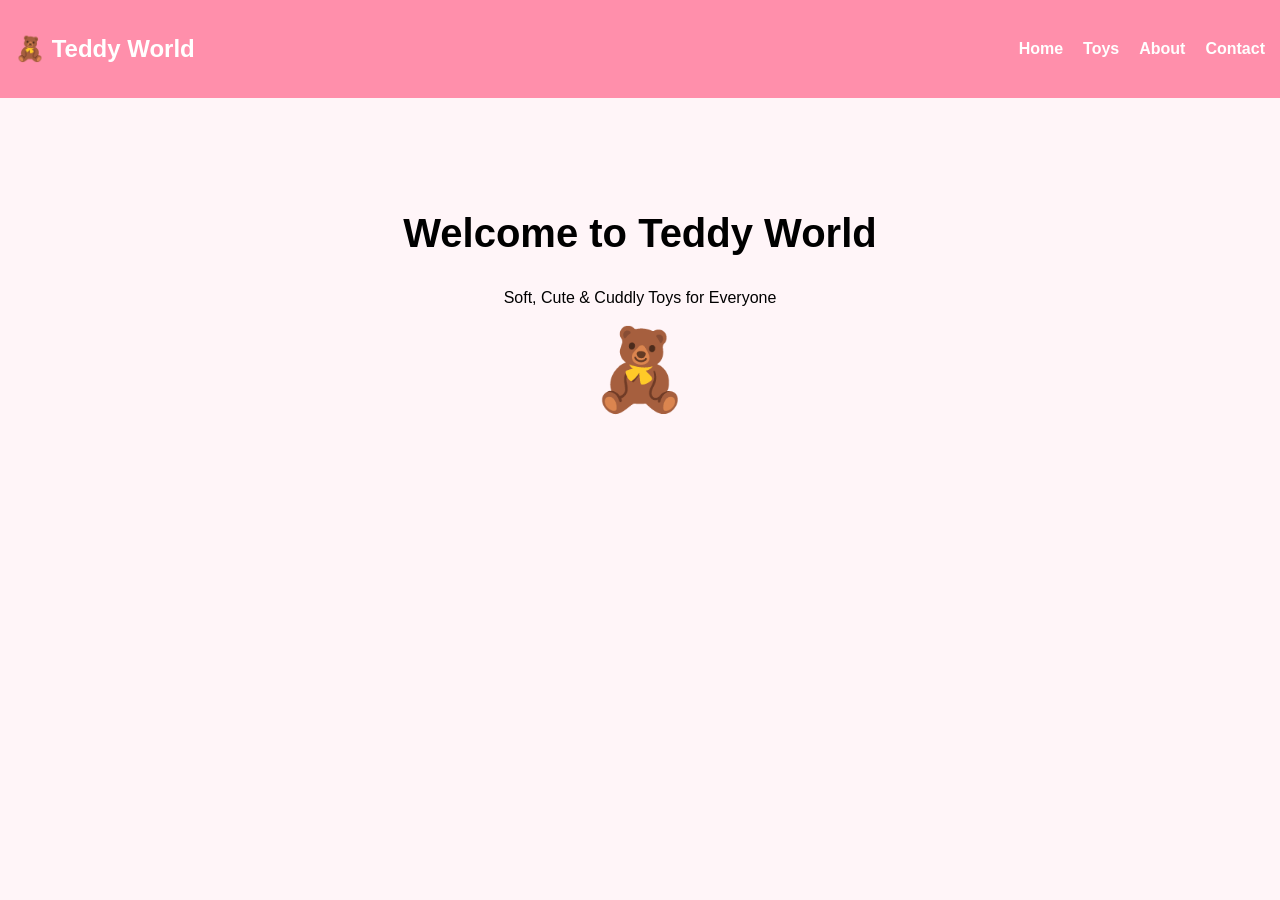
==== index.html @ 13b3ecd9 "Add files via upload" ====
<!DOCTYPE html>
<html lang="en">
<head>
    <meta charset="UTF-8">
    <title>Soft Toy Store</title>
    <link rel="stylesheet" href="style.css">
</head>
<body>

<nav>
    <h2>🧸 Teddy World</h2>
    <ul>
        <li><a href="index.html">Home</a></li>
        <li><a href="products.html">Toys</a></li>
        <li><a href="about.html">About</a></li>
        <li><a href="contact.html">Contact</a></li>
    </ul>
</nav>

<section class="hero">
    <h1 class="animate-text">Welcome to Teddy World</h1>
    <p>Soft, Cute & Cuddly Toys for Everyone</p>
    <div class="floating-toy">🧸</div>
</section>

</body>
</html>
---- style.css ----
body {
    margin: 0;
    font-family: Arial, sans-serif;
    background: #fff5f8;
    text-align: center;
}

/* Navigation */
nav {
    background: #ff8fab;
    padding: 15px;
    display: flex;
    justify-content: space-between;
    align-items: center;
}

nav h2 {
    color: white;
}

nav ul {
    list-style: none;
    display: flex;
    gap: 20px;
}

nav a {
    color: white;
    text-decoration: none;
    font-weight: bold;
}

/* Hero Section */
.hero {
    padding: 80px;
}

.animate-text {
    font-size: 40px;
    animation: fadeIn 2s ease-in-out;
}

/* Floating Toy Animation */
.floating-toy {
    font-size: 80px;
    animation: float 3s infinite ease-in-out;
}

/* Keyframes */
@keyframes fadeIn {
    from {
        opacity: 0;
        transform: translateY(-20px);
    }
    to {
        opacity: 1;
        transform: translateY(0);
    }
}

@keyframes float {
    0% { transform: translateY(0); }
    50% { transform: translateY(-20px); }
    100% { transform: translateY(0); }
}

/* Products */
.products {
    display: flex;
    justify-content: center;
    gap: 20px;
    flex-wrap: wrap;
}

.card {
    background: white;
    padding: 30px;
    border-radius: 10px;
    width: 150px;
    box-shadow: 0 5px 10px rgba(0,0,0,0.1);
    transition: transform 0.3s;
}

.card:hover {
    transform: scale(1.1);
}

/* Common */
.page-title {
    margin-top: 40px;
    font-size: 32px;
}

.content {
    padding: 20px;
    font-size: 18px;
}
.card img {
    width: 100%;
    height: 150px;
    object-fit: contain;
}

.card h3 {
    margin: 10px 0 5px;
}

.card p {
    font-size: 18px;
    color: #ff5d8f;
    font-weight: bold;
}

.card button {
    background: #ff8fab;
    color: white;
    border: none;
    padding: 10px;
    border-radius: 5px;
    cursor: pointer;
}

.card button:hover {
    background: #ff5d8f;
}

/* =========================
   SMOOTH PAGE LOAD EFFECT
========================= */
body {
    animation: pageFade 1s ease-in;
}

@keyframes pageFade {
    from { opacity: 0; }
    to { opacity: 1; }
}

/* =========================
   PRODUCT CARD ANIMATION
========================= */
.card {
    animation: cardSlideUp 0.8s ease forwards;
    opacity: 0;
    transform: translateY(40px);
}

/* staggered animation */
.card:nth-child(1) { animation-delay: 0.1s; }
.card:nth-child(2) { animation-delay: 0.2s; }
.card:nth-child(3) { animation-delay: 0.3s; }
.card:nth-child(4) { animation-delay: 0.4s; }
.card:nth-child(5) { animation-delay: 0.5s; }
.card:nth-child(6) { animation-delay: 0.6s; }

@keyframes cardSlideUp {
    to {
        opacity: 1;
        transform: translateY(0);
    }
}

/* =========================
   CARD HOVER EFFECT
========================= */
.card:hover {
    transform: translateY(-15px) scale(1.05);
    box-shadow: 0 20px 30px rgba(255, 93, 143, 0.3);
}

/* =========================
   IMAGE ANIMATION
========================= */
.card img {
    transition: transform 0.6s ease;
}

.card:hover img {
    transform: rotate(-5deg) scale(1.15);
}

/* =========================
   BUTTON ADVANCED HOVER
========================= */
.card button {
    position: relative;
    overflow: hidden;
    z-index: 1;
    transition: color 0.4s ease, transform 0.3s ease;
}

/* shine effect */
.card button::before {
    content: "";
    position: absolute;
    top: 0;
    left: -100%;
    width: 100%;
    height: 100%;
    background: linear-gradient(
        120deg,
        transparent,
        rgba(255,255,255,0.6),
        transparent
    );
    transition: left 0.6s ease;
    z-index: -1;
}

.card button:hover::before {
    left: 100%;
}

/* pulse + lift */
.card button:hover {
    transform: translateY(-4px) scale(1.05);
    animation: pulse 1.2s infinite;
}

/* button click */
.card button:active {
    transform: scale(0.95);
}

/* =========================
   BUTTON KEYFRAMES
========================= */
@keyframes pulse {
    0% {
        box-shadow: 0 0 0 0 rgba(255, 93, 143, 0.6);
    }
    70% {
        box-shadow: 0 0 0 15px rgba(255, 93, 143, 0);
    }
    100% {
        box-shadow: 0 0 0 0 rgba(255, 93, 143, 0);
    }
}

/* =========================
   TITLE TEXT ANIMATION
========================= */
.page-title {
    animation: textReveal 1.2s ease-out;
}

@keyframes textReveal {
    0% {
        opacity: 0;
        letter-spacing: 10px;
        transform: translateY(-20px);
    }
    100% {
        opacity: 1;
        letter-spacing: normal;
        transform: translateY(0);
    }
}

/* =========================
   NAV LINK UNDERLINE
========================= */
nav a {
    position: relative;
}

nav a::after {
    content: "";
    position: absolute;
    width: 0%;
    height: 3px;
    bottom: -5px;
    left: 0;
    background: white;
    transition: width 0.4s ease;
}

nav a:hover::after {
    width: 100%;
}
/* Contact Form */
.contact-box {
    background: white;
    width: 350px;
    margin: 30px auto;
    padding: 25px;
    border-radius: 15px;
    box-shadow: 0 10px 25px rgba(255, 143, 171, 0.3);
    animation: cardSlideUp 1s ease;
}

.contact-box label {
    display: block;
    text-align: left;
    margin-top: 15px;
    font-weight: bold;
    color: #ff5d8f;
}

.contact-box input,
.contact-box textarea {
    width: 100%;
    padding: 10px;
    margin-top: 6px;
    border-radius: 8px;
    border: 1px solid #ffd1dc;
    outline: none;
    font-size: 14px;
}

.contact-box input:focus,
.contact-box textarea:focus {
    border-color: #ff8fab;
    box-shadow: 0 0 8px rgba(255, 143, 171, 0.4);
}

/* Cute Button */
.contact-box button {
    margin-top: 20px;
    width: 100%;
    background: linear-gradient(135deg, #ff8fab, #ff5d8f);
    color: white;
    padding: 12px;
    font-size: 16px;
    border: none;
    border-radius: 25px;
    cursor: pointer;
    transition: transform 0.3s ease, box-shadow 0.3s ease;
}

.contact-box button:hover {
    transform: translateY(-3px);
    box-shadow: 0 8px 20px rgba(255, 93, 143, 0.5);
}

.contact-box button:active {
    transform: scale(0.95);
}
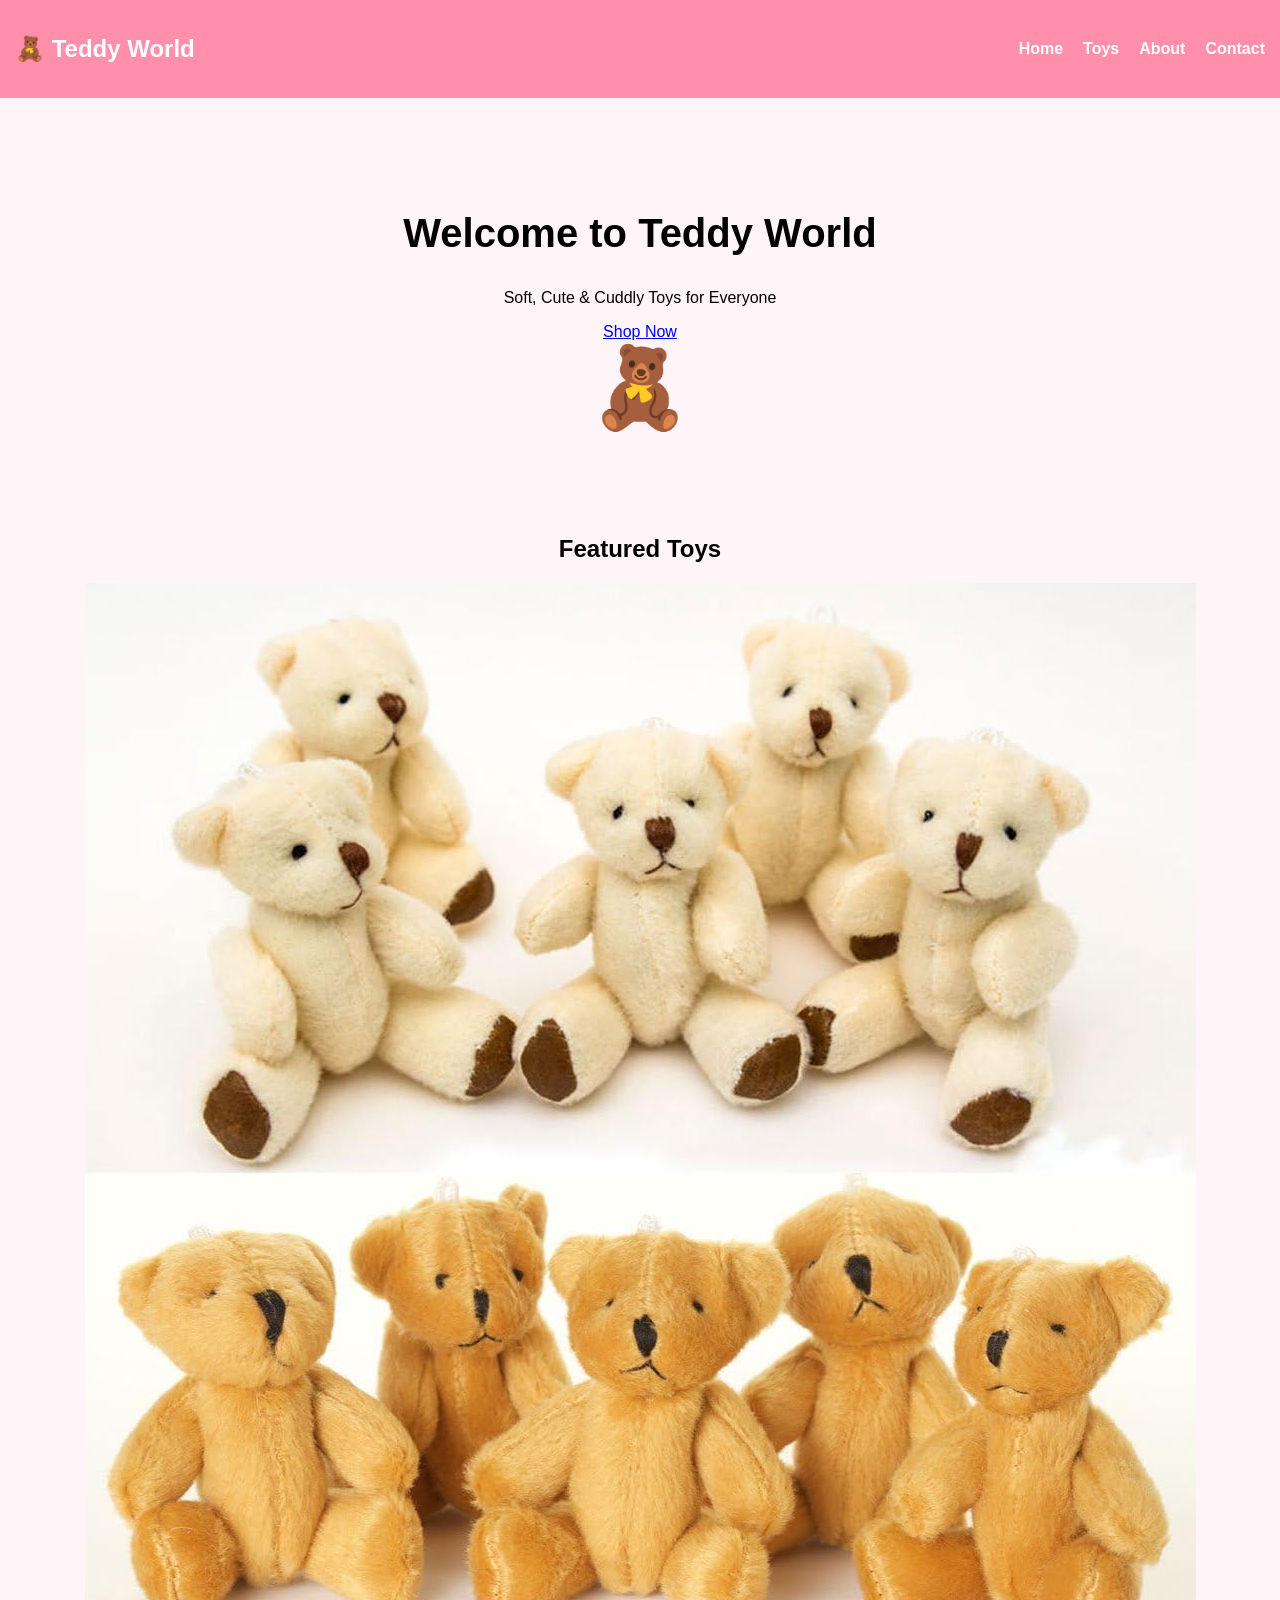
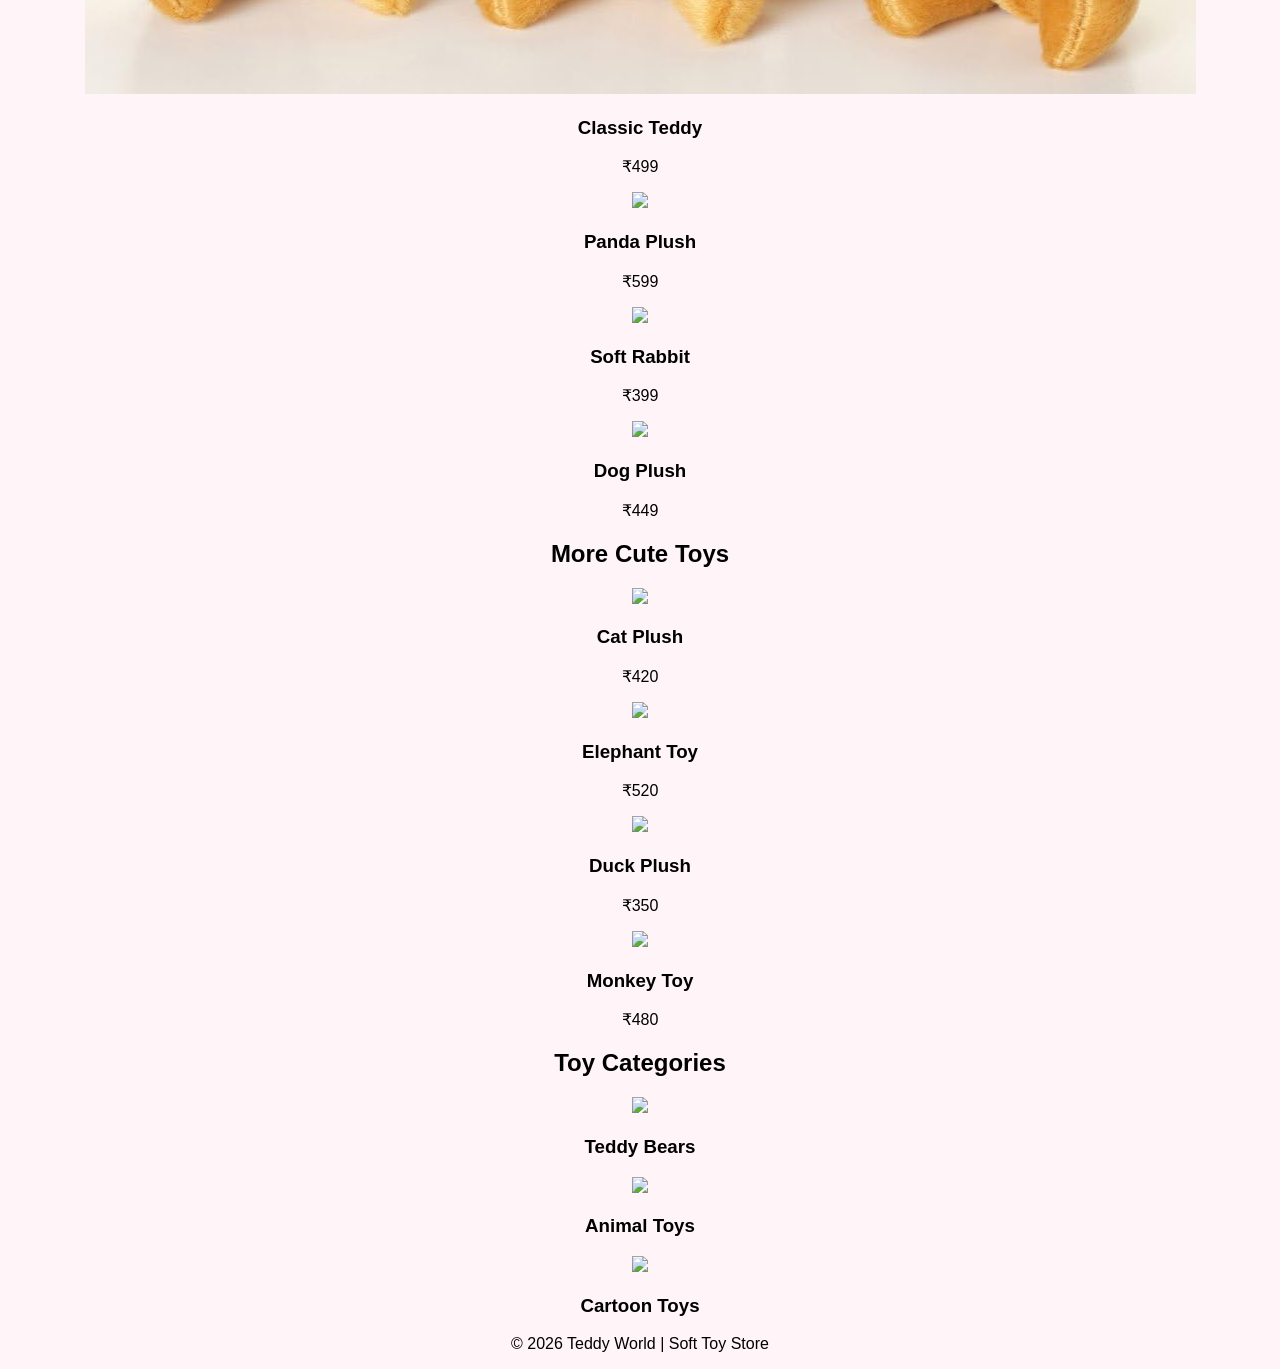
==== commit 6f8c2a1e: "Fix HTML formatting and update image paths" ====
--- a/index.html
+++ b/index.html
@@ -1,27 +1,156 @@
 <!DOCTYPE html>
 <html lang="en">
 <head>
-    <meta charset="UTF-8">
-    <title>Soft Toy Store</title>
-    <link rel="stylesheet" href="style.css">
+<meta charset="UTF-8">
+<title>Soft Toy Store</title>
+
+<!-- Google Analytics -->
+<script async src="https://www.googletagmanager.com/gtag/js?id=G-FGJHS94BFD"></script>
+<script>
+window.dataLayer = window.dataLayer || [];
+function gtag(){dataLayer.push(arguments);}
+gtag('js', new Date());
+gtag('config', 'G-FGJHS94BFD');
+</script>
+
+<link rel="stylesheet" href="style.css">
 </head>
+
 <body>
 
+<!-- NAVBAR -->
 <nav>
-    <h2>🧸 Teddy World</h2>
-    <ul>
-        <li><a href="index.html">Home</a></li>
-        <li><a href="products.html">Toys</a></li>
-        <li><a href="about.html">About</a></li>
-        <li><a href="contact.html">Contact</a></li>
-    </ul>
+<h2>🧸 Teddy World</h2>
+
+<ul>
+<li><a href="index.html">Home</a></li>
+<li><a href="products.html">Toys</a></li>
+<li><a href="about.html">About</a></li>
+<li><a href="contact.html">Contact</a></li>
+</ul>
+
 </nav>
 
+
+<!-- HERO SECTION -->
 <section class="hero">
-    <h1 class="animate-text">Welcome to Teddy World</h1>
-    <p>Soft, Cute & Cuddly Toys for Everyone</p>
-    <div class="floating-toy">🧸</div>
+
+<h1 class="animate-text">Welcome to Teddy World</h1>
+
+<p>Soft, Cute & Cuddly Toys for Everyone</p>
+
+<a href="products.html" class="shop-btn">Shop Now</a>
+
+<div class="floating-toy">🧸</div>
+
 </section>
+
+
+<!-- FEATURED TOYS -->
+<section class="featured">
+
+<h2>Featured Toys</h2>
+
+<div class="toy-container">
+
+<div class="toy-card">
+<img src="images/k1.jpg">
+<h3>Classic Teddy</h3>
+<p>₹499</p>
+</div>
+
+<div class="toy-card">
+<img src="k7 panda.webp">
+<h3>Panda Plush</h3>
+<p>₹599</p>
+</div>
+
+<div class="toy-card">
+<img src="k2 rabbit.webp">
+<h3>Soft Rabbit</h3>
+<p>₹399</p>
+</div>
+
+<div class="toy-card">
+<img src="C:\Users\B A P S\OneDrive\Desktop\bca sem 4\images\k3 dog.webp">
+<h3>Dog Plush</h3>
+<p>₹449</p>
+</div>
+
+</div>
+
+</section>
+
+
+<!-- MORE TOYS -->
+<section class="featured">
+
+<h2>More Cute Toys</h2>
+
+<div class="toy-container">
+
+<div class="toy-card">
+<img src="C:\Users\B A P S\OneDrive\Desktop\bca sem 4\images\k4 cat.webp">
+<h3>Cat Plush</h3>
+<p>₹420</p>
+</div>
+
+<div class="toy-card">
+<img src="C:\Users\B A P S\OneDrive\Desktop\bca sem 4\images\k5 elephant.webp">
+<h3>Elephant Toy</h3>
+<p>₹520</p>
+</div>
+
+<div class="toy-card">
+<img src="C:\Users\B A P S\OneDrive\Desktop\bca sem 4\images\k8 duck.webp">
+<h3>Duck Plush</h3>
+<p>₹350</p>
+</div>
+
+<div class="toy-card">
+<img src="C:\Users\B A P S\OneDrive\Desktop\bca sem 4\images\k6 monkey.webp">
+<h3>Monkey Toy</h3>
+<p>₹480</p>
+</div>
+
+</div>
+
+</section>
+
+
+<!-- TOY CATEGORIES -->
+<section class="categories">
+
+<h2>Toy Categories</h2>
+
+<div class="category-box">
+
+<div class="category">
+<img src="C:\Users\B A P S\OneDrive\Desktop\bca sem 4\images\soft toys.jpg">
+<h3>Teddy Bears</h3>
+</div>
+
+<div class="category">
+<img src="C:\Users\B A P S\OneDrive\Desktop\bca sem 4\images\cats.jpg">
+<h3>Animal Toys</h3>
+</div>
+
+<div class="category">
+<img src="C:\Users\B A P S\OneDrive\Desktop\bca sem 4\images\bg.jpg">
+<h3>Cartoon Toys</h3>
+</div>
+
+</div>
+
+</section>
+
+
+<!-- FOOTER -->
+<footer>
+
+<p>© 2026 Teddy World | Soft Toy Store</p>
+
+</footer>
 
 </body>
 </html>
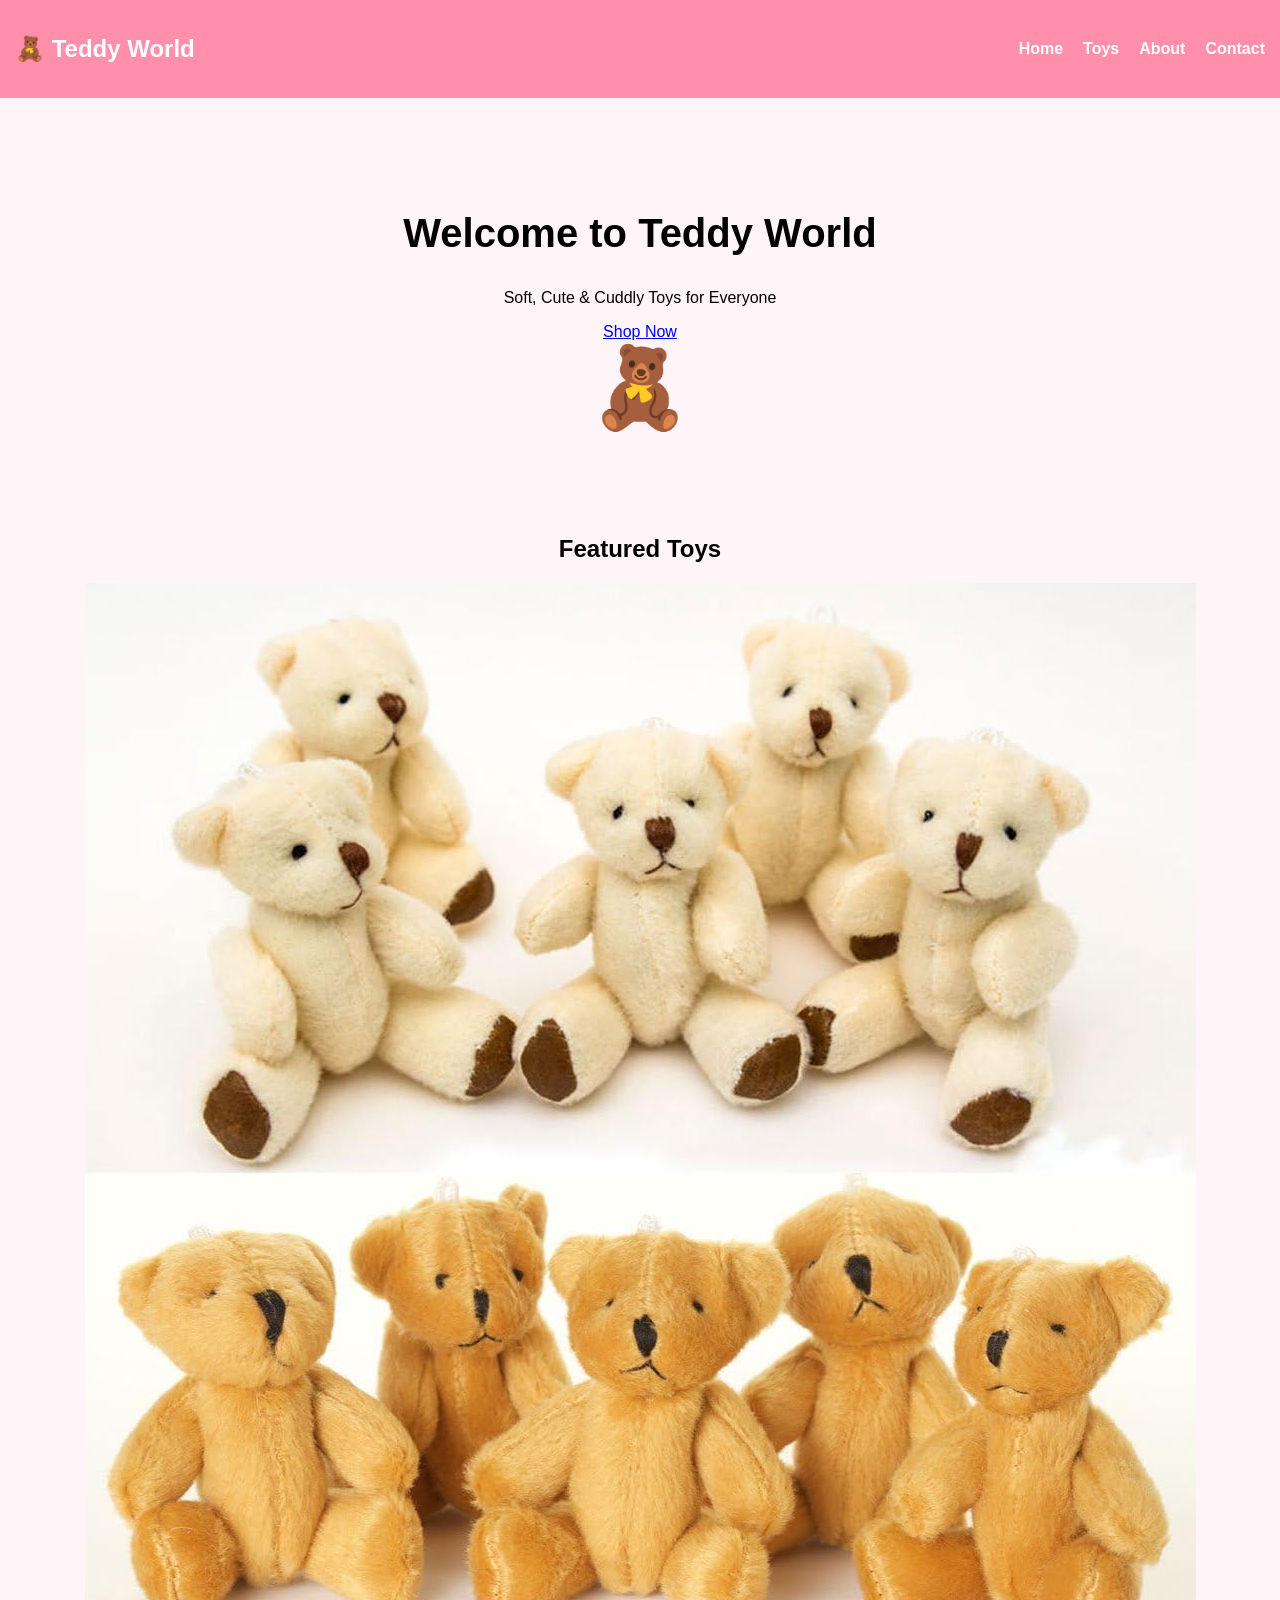
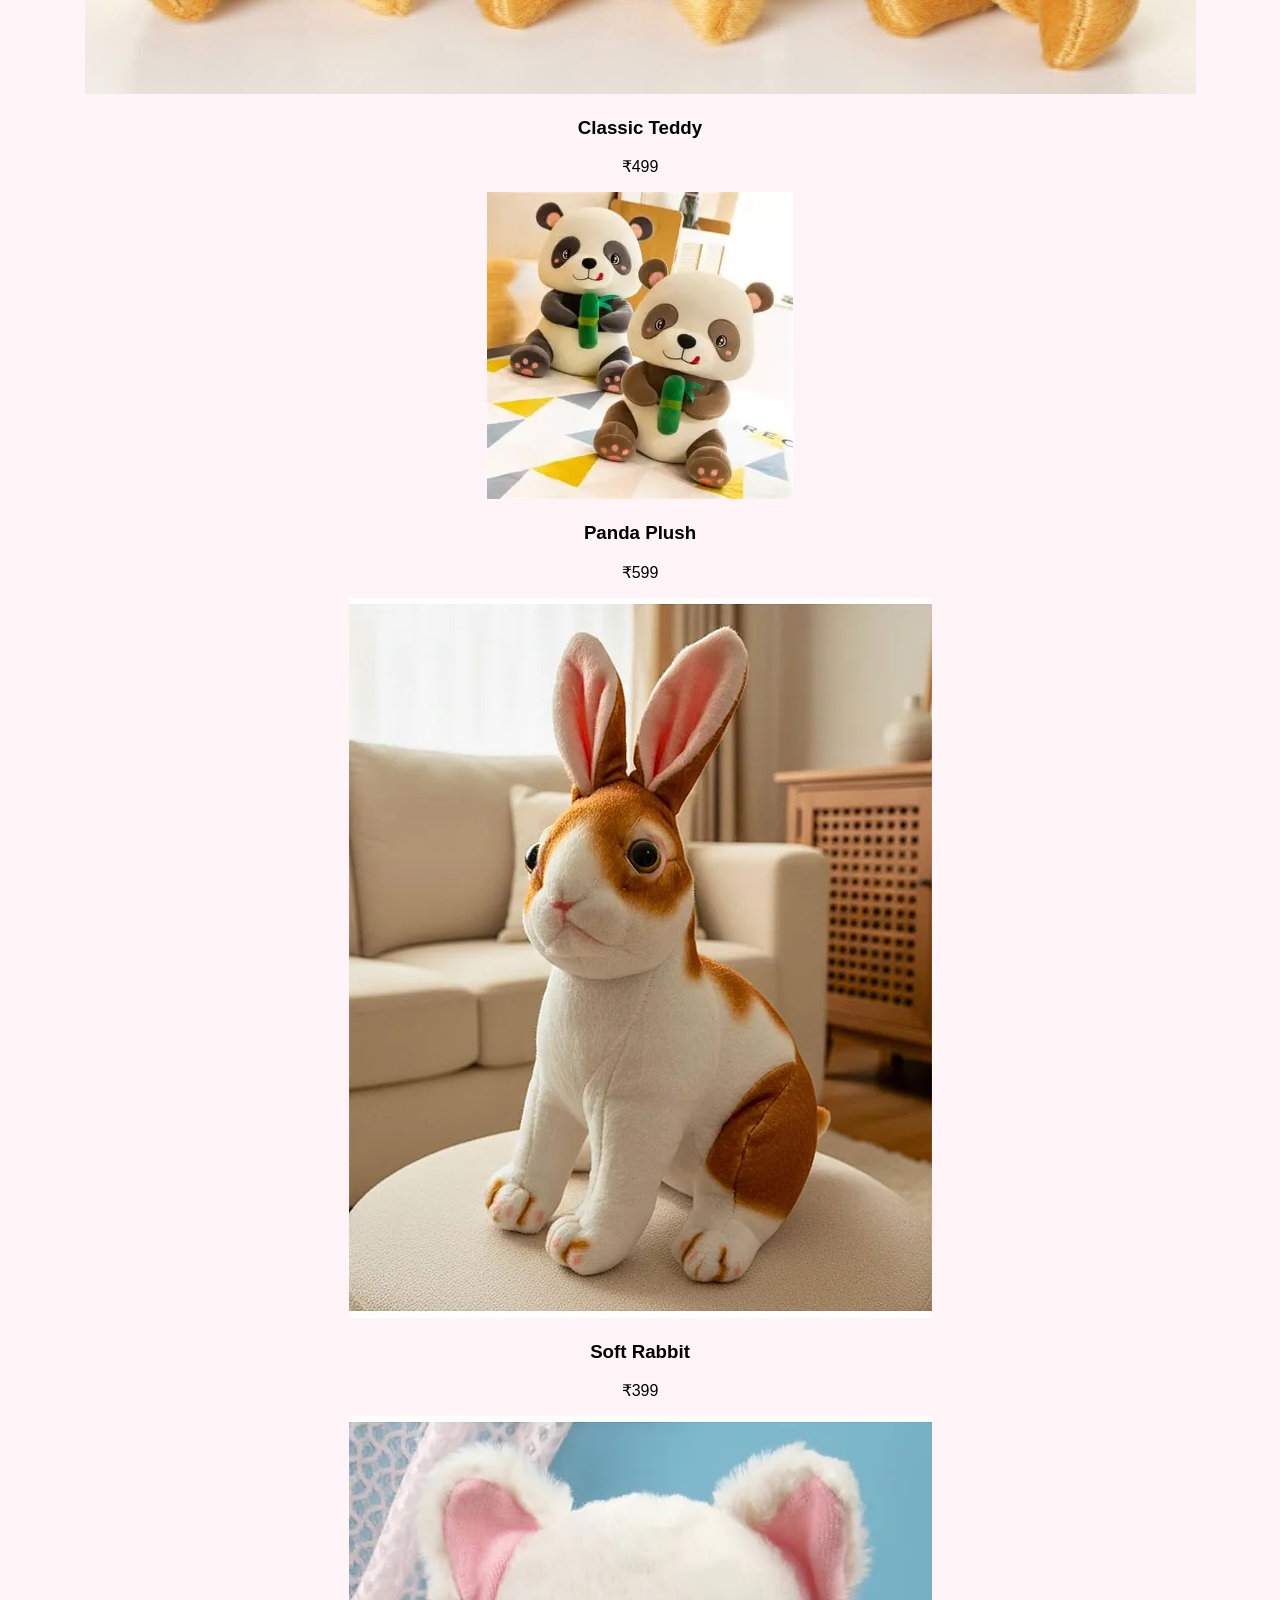
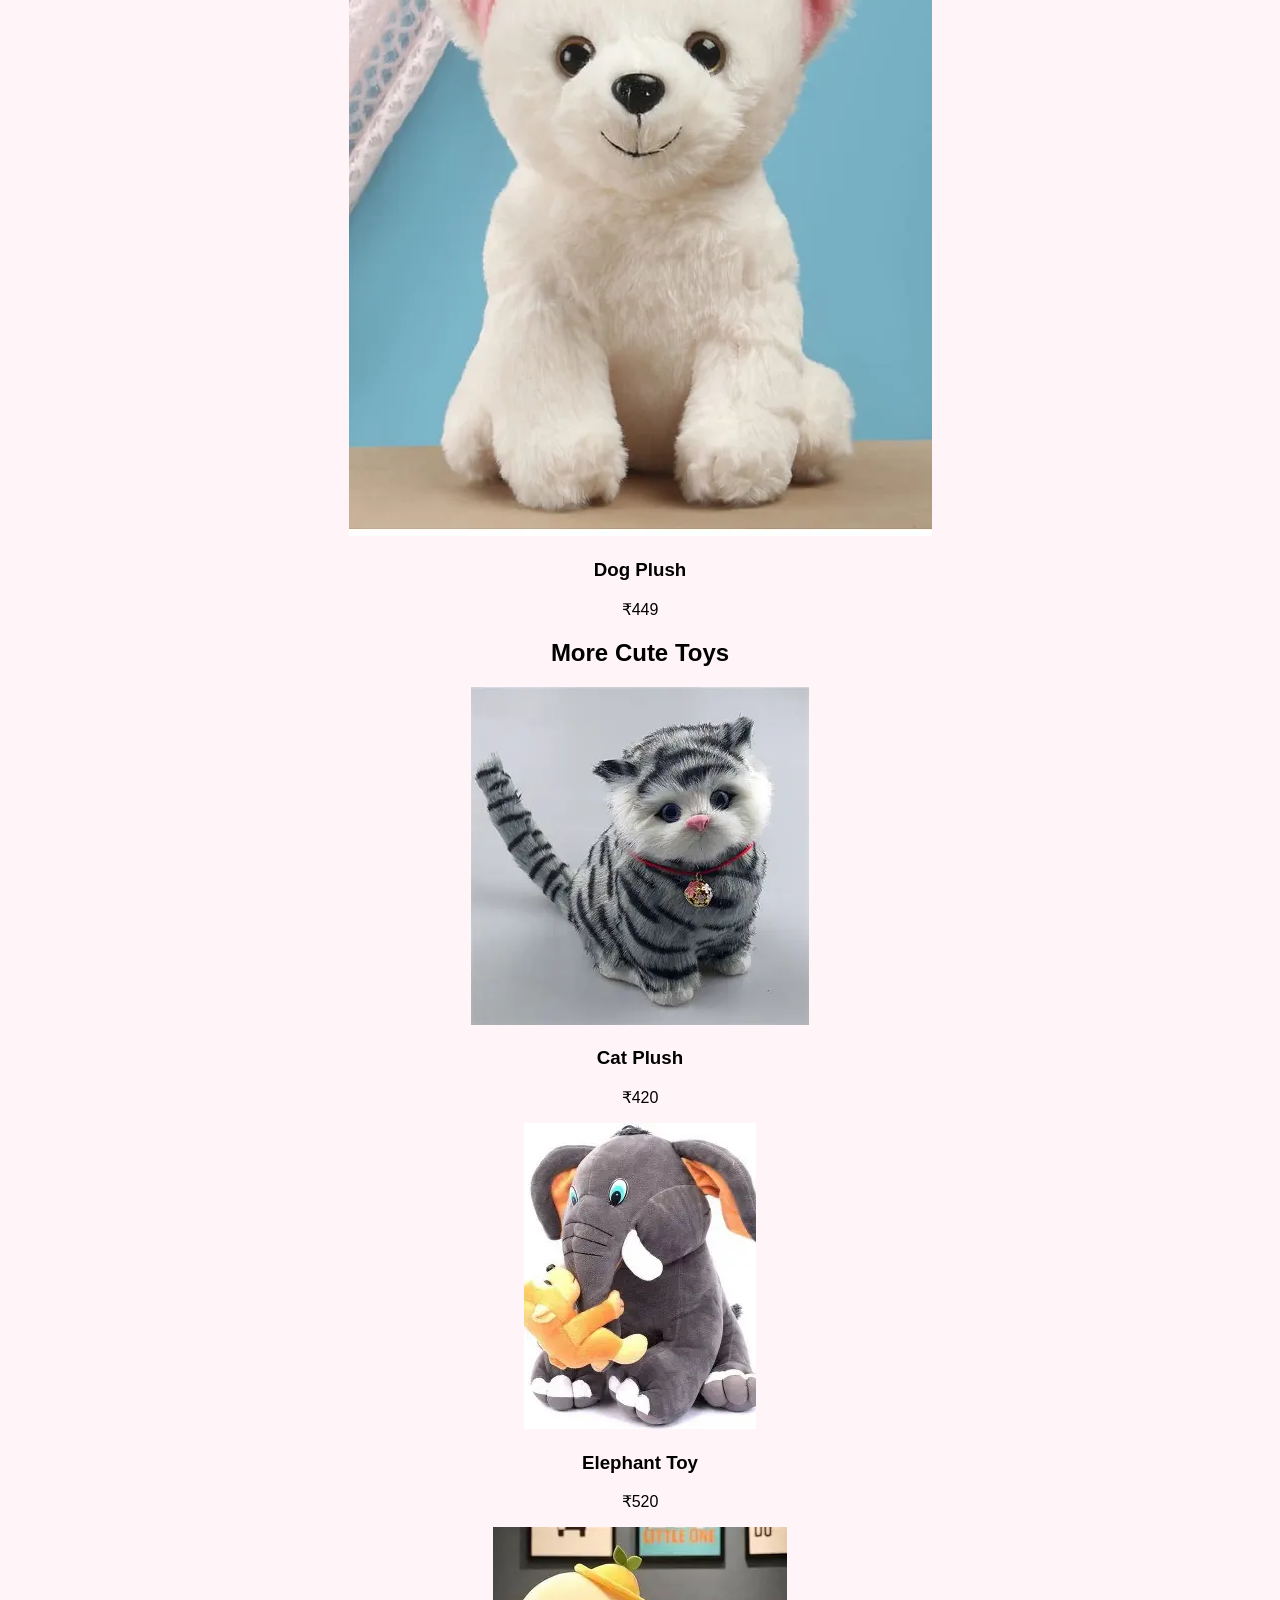
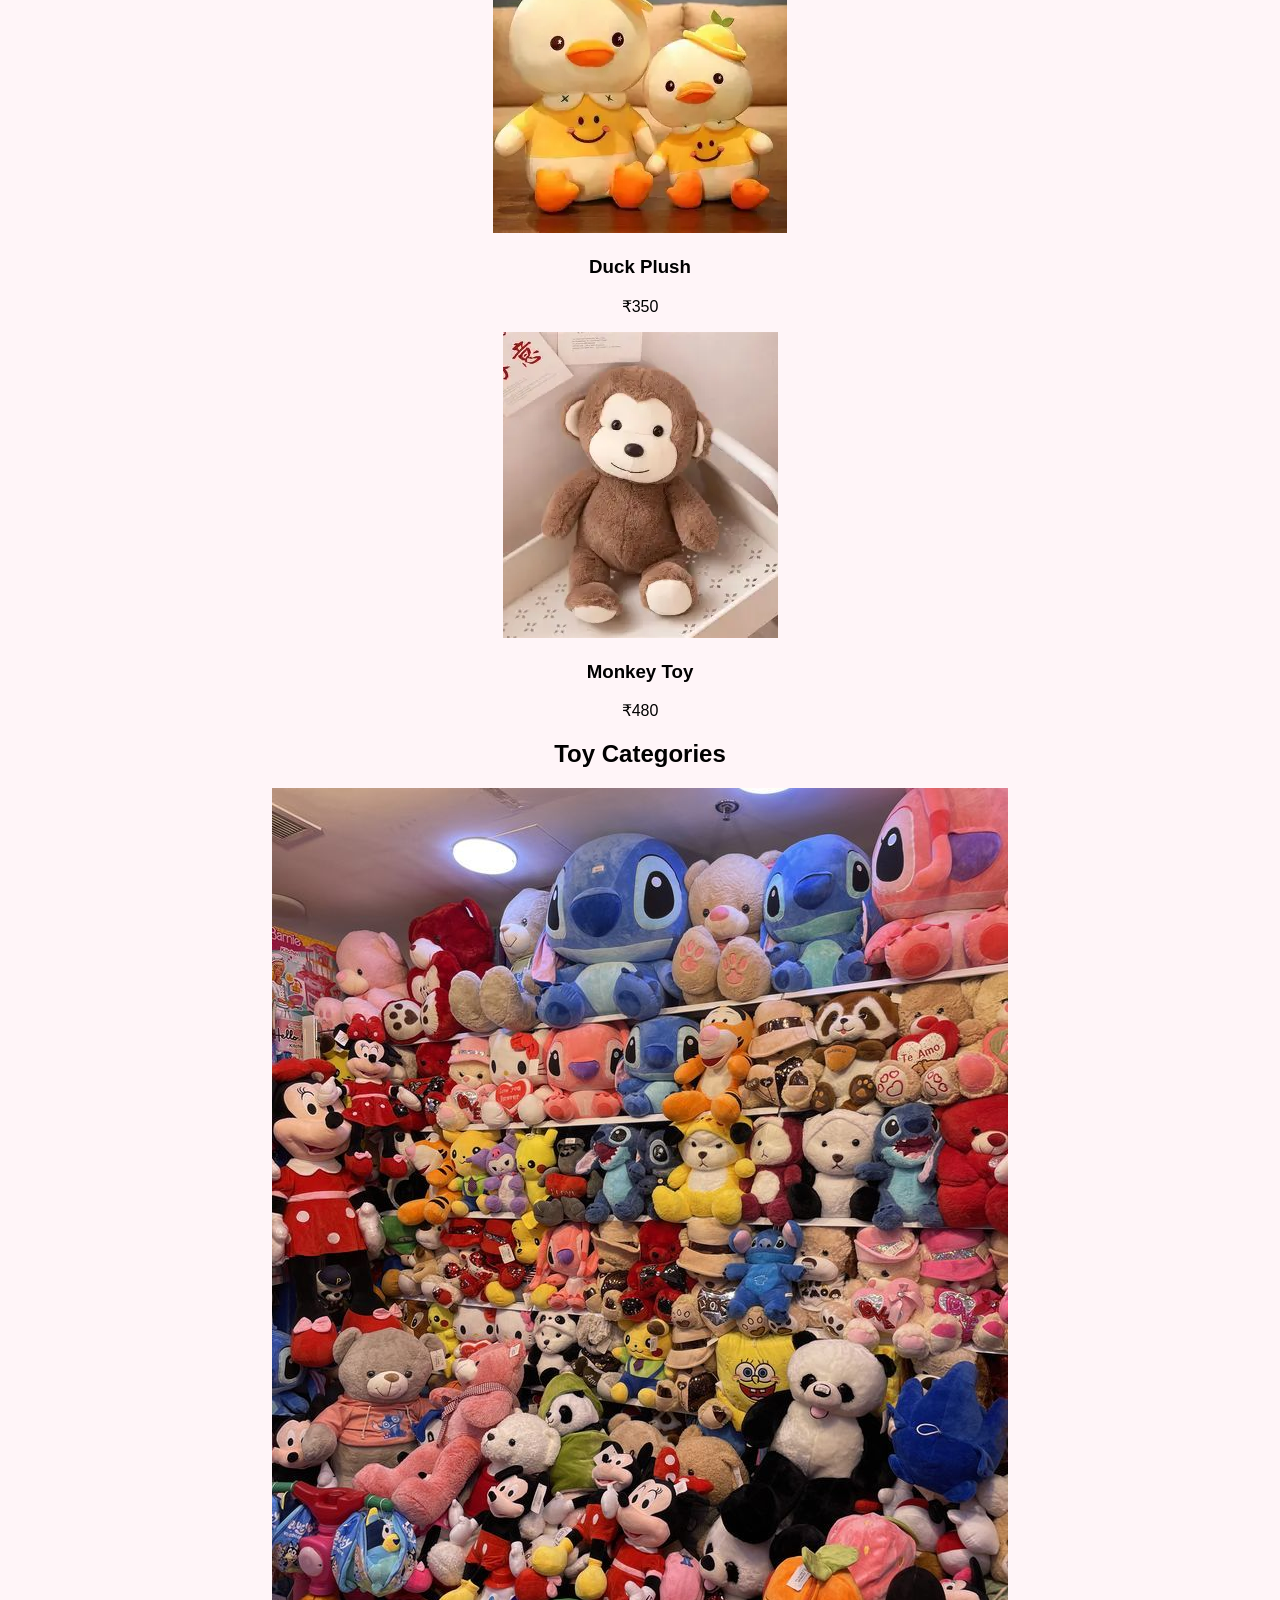
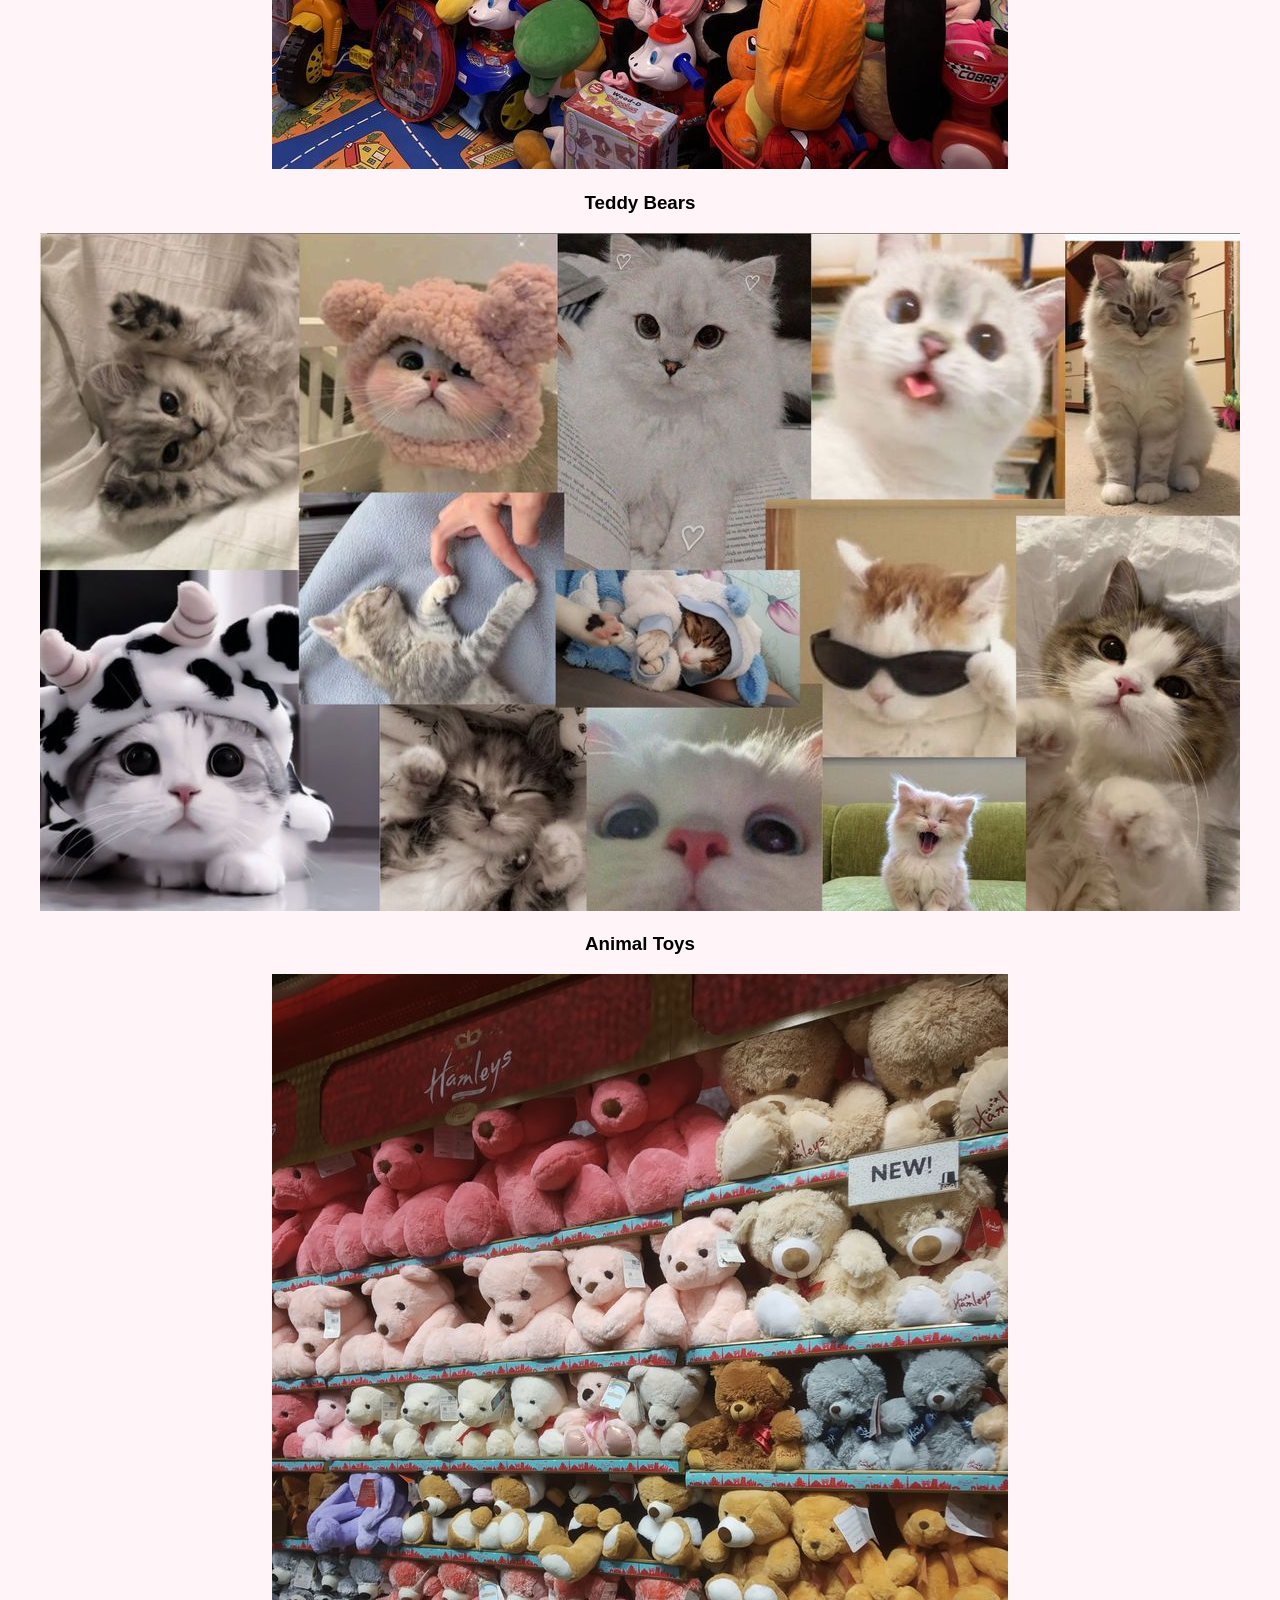
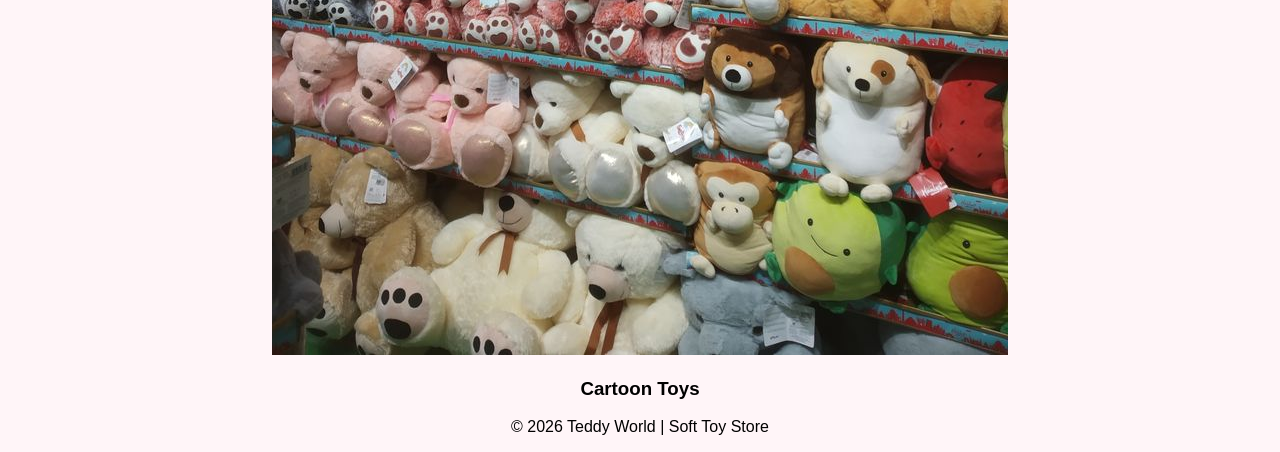
==== commit 597e35b8: "Fix HTML formatting issues in index.html" ====
--- a/index.html
+++ b/index.html
@@ -60,19 +60,19 @@
 </div>
 
 <div class="toy-card">
-<img src="k7 panda.webp">
+<img src="images/k7 panda.webp">
 <h3>Panda Plush</h3>
 <p>₹599</p>
 </div>
 
 <div class="toy-card">
-<img src="k2 rabbit.webp">
+<img src="images/k2 rabbit.webp">
 <h3>Soft Rabbit</h3>
 <p>₹399</p>
 </div>
 
 <div class="toy-card">
-<img src="C:\Users\B A P S\OneDrive\Desktop\bca sem 4\images\k3 dog.webp">
+<img src="images/k3 dog.webp">
 <h3>Dog Plush</h3>
 <p>₹449</p>
 </div>
@@ -87,28 +87,28 @@
 
 <h2>More Cute Toys</h2>
 
-<div class="toy-container">
+<div class="images/toy-container">
 
 <div class="toy-card">
-<img src="C:\Users\B A P S\OneDrive\Desktop\bca sem 4\images\k4 cat.webp">
+<img src="images/k4 cat.webp">
 <h3>Cat Plush</h3>
 <p>₹420</p>
 </div>
 
 <div class="toy-card">
-<img src="C:\Users\B A P S\OneDrive\Desktop\bca sem 4\images\k5 elephant.webp">
+<img src="images/k5 elephant.webp">
 <h3>Elephant Toy</h3>
 <p>₹520</p>
 </div>
 
 <div class="toy-card">
-<img src="C:\Users\B A P S\OneDrive\Desktop\bca sem 4\images\k8 duck.webp">
+<img src="images/k8 duck.webp">
 <h3>Duck Plush</h3>
 <p>₹350</p>
 </div>
 
 <div class="toy-card">
-<img src="C:\Users\B A P S\OneDrive\Desktop\bca sem 4\images\k6 monkey.webp">
+<img src="images/k6 monkey.webp">
 <h3>Monkey Toy</h3>
 <p>₹480</p>
 </div>
@@ -123,20 +123,20 @@
 
 <h2>Toy Categories</h2>
 
-<div class="category-box">
+<div class="images/category-box">
 
 <div class="category">
-<img src="C:\Users\B A P S\OneDrive\Desktop\bca sem 4\images\soft toys.jpg">
+<img src="images/soft toys.jpg">
 <h3>Teddy Bears</h3>
 </div>
 
 <div class="category">
-<img src="C:\Users\B A P S\OneDrive\Desktop\bca sem 4\images\cats.jpg">
+<img src="images\cats.jpg">
 <h3>Animal Toys</h3>
 </div>
 
 <div class="category">
-<img src="C:\Users\B A P S\OneDrive\Desktop\bca sem 4\images\bg.jpg">
+<img src="images\bg.jpg">
 <h3>Cartoon Toys</h3>
 </div>
 
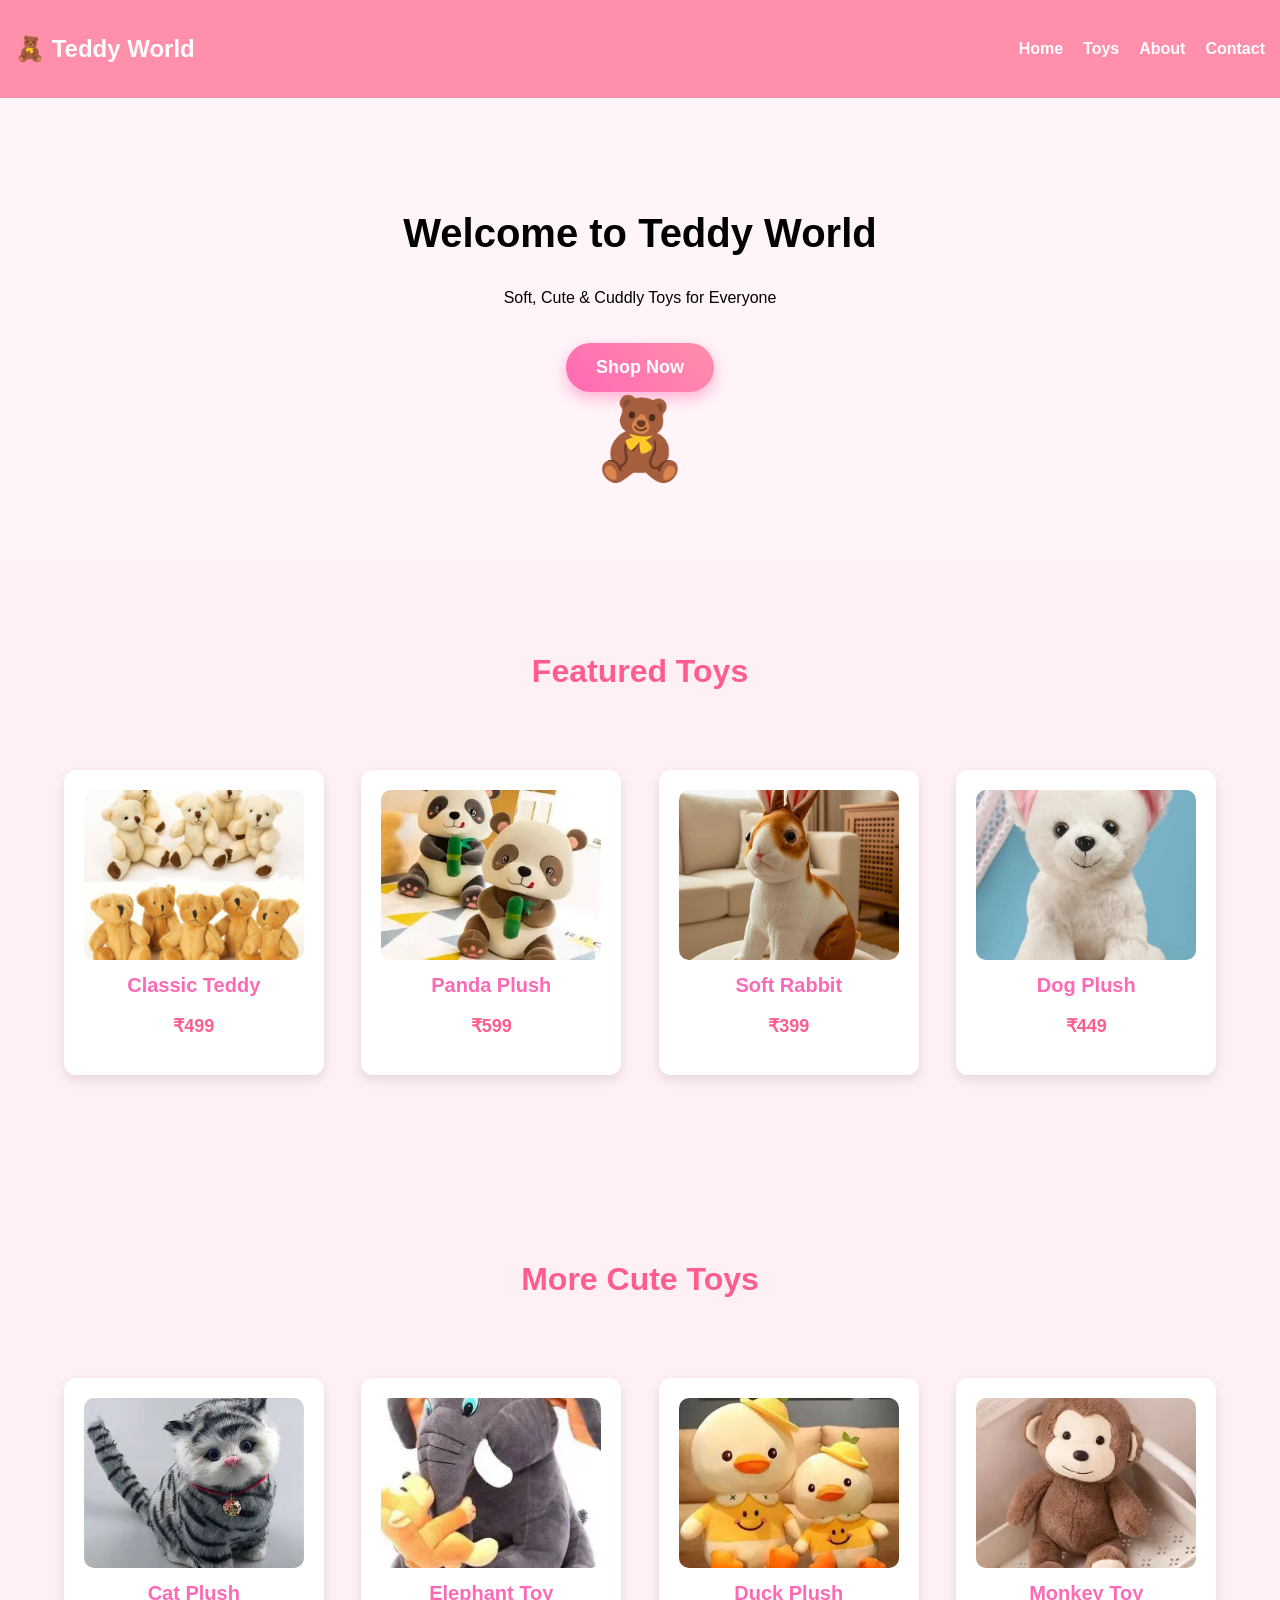
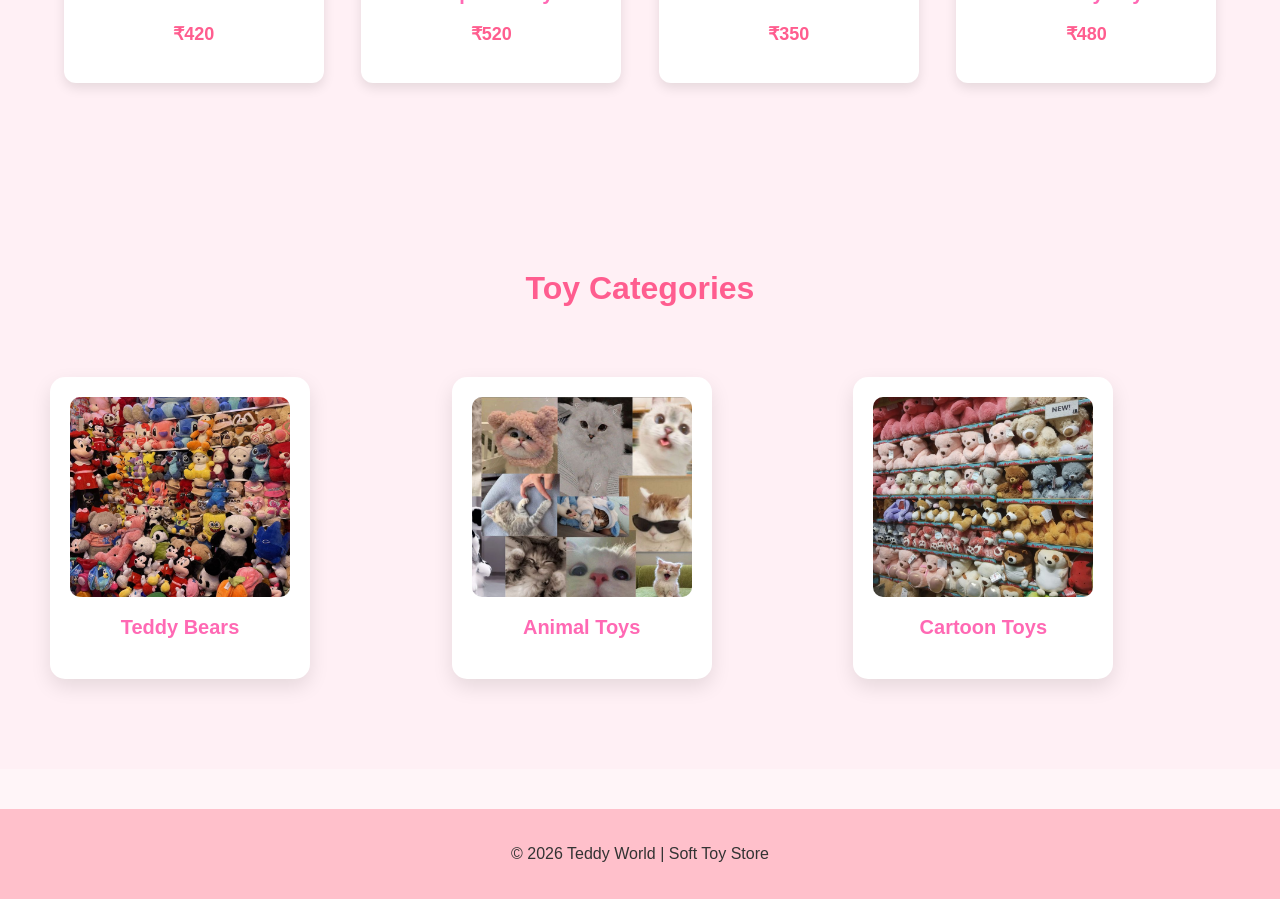
==== commit 961dcab5: "Fix HTML formatting and ensure proper structure" ====
--- a/index.html
+++ b/index.html
@@ -83,11 +83,12 @@
 
 
 <!-- MORE TOYS -->
+<!-- MORE TOYS -->
 <section class="featured">
 
 <h2>More Cute Toys</h2>
 
-<div class="images/toy-container">
+<div class="toy-container">
 
 <div class="toy-card">
 <img src="images/k4 cat.webp">
@@ -123,7 +124,7 @@
 
 <h2>Toy Categories</h2>
 
-<div class="images/category-box">
+<div class="category-box">
 
 <div class="category">
 <img src="images/soft toys.jpg">
@@ -131,12 +132,12 @@
 </div>
 
 <div class="category">
-<img src="images\cats.jpg">
+<img src="images/cats.jpg">
 <h3>Animal Toys</h3>
 </div>
 
 <div class="category">
-<img src="images\bg.jpg">
+<img src="images/bg.jpg">
 <h3>Cartoon Toys</h3>
 </div>
 
--- a/style.css
+++ b/style.css
@@ -66,17 +66,18 @@
 
 /* Products */
 .products {
-    display: flex;
-    justify-content: center;
-    gap: 20px;
-    flex-wrap: wrap;
+    display: grid;
+    grid-template-columns: repeat(4, 1fr); /* 4 columns */
+    gap: 25px;
+    padding: 40px;
+    justify-items: center;
 }
 
 .card {
     background: white;
-    padding: 30px;
+    padding: 25px;
     border-radius: 10px;
-    width: 150px;
+    width: 200px;
     box-shadow: 0 5px 10px rgba(0,0,0,0.1);
     transition: transform 0.3s;
 }
@@ -336,3 +337,407 @@
 .contact-box button:active {
     transform: scale(0.95);
 }
+.products{
+display:grid;
+grid-template-columns:repeat(4,1fr);
+gap:30px;
+padding:40px;
+}
+
+.card{
+background:white;
+padding:20px;
+border-radius:10px;
+box-shadow:0 5px 10px rgba(0,0,0,0.1);
+text-align:center;
+}
+
+.card img{
+width:100%;
+height:150px;
+object-fit:contain;
+}
+
+.card button{
+background:#ff8fab;
+color:white;
+border:none;
+padding:10px;
+border-radius:5px;
+cursor:pointer;
+}
+
+.card button:hover{
+background:#ff5d8f;
+}
+.shop-btn{
+display:inline-block;
+padding:14px 30px;
+background:linear-gradient(45deg,#ff69b4,#ff8fab);
+color:white;
+text-decoration:none;
+border-radius:30px;
+font-size:18px;
+font-weight:bold;
+margin-top:20px;
+transition:0.4s;
+box-shadow:0 6px 15px rgba(255,105,180,0.5);
+animation:pulseBtn 2s infinite;
+}
+
+.shop-btn:hover{
+background:linear-gradient(45deg,#ff1493,#ff69b4);
+transform:scale(1.1);
+box-shadow:0 10px 25px rgba(255,20,147,0.7);
+}
+@keyframes pulseBtn{
+0%{transform:scale(1);}
+50%{transform:scale(1.05);}
+100%{transform:scale(1);}
+}
+.toy-container{
+display:grid;
+grid-template-columns:repeat(4,1fr);
+gap:25px;
+padding:40px;
+justify-items:center;
+}
+.toy-card{
+background:white;
+padding:15px;
+width:200px;
+border-radius:12px;
+box-shadow:0 5px 12px rgba(0,0,0,0.1);
+transition:0.4s;
+}
+
+.toy-card:hover{
+transform:translateY(-10px) scale(1.05);
+box-shadow:0 20px 30px rgba(255,105,180,0.3);
+}
+
+.toy-card img{
+width:100%;
+height:150px;
+object-fit:contain;
+}
+@media(max-width:900px){
+
+.toy-container{
+grid-template-columns:repeat(2,1fr);
+}
+
+}
+
+@media(max-width:500px){
+
+.toy-container{
+grid-template-columns:1fr;
+}
+
+}
+/* ================= CATEGORIES ================= */
+
+.categories{
+padding:60px 20px;
+background:#fff0f5;
+text-align:center;
+}
+
+.categories h2{
+font-size:32px;
+margin-bottom:40px;
+color:#ff5d8f;
+}
+
+/* category container */
+
+.category-box{
+display:flex;
+justify-content:center;
+gap:40px;
+flex-wrap:wrap;
+}
+
+/* category card */
+
+.category{
+background:white;
+padding:20px;
+border-radius:15px;
+width:220px;
+box-shadow:0 8px 20px rgba(0,0,0,0.1);
+transition:0.4s;
+}
+
+/* hover animation */
+
+.category:hover{
+transform:translateY(-10px) scale(1.05);
+box-shadow:0 15px 30px rgba(255,105,180,0.4);
+}
+
+/* image style */
+
+.category img{
+width:100%;
+height:180px;
+object-fit:cover;
+border-radius:10px;
+}
+
+/* title */
+
+.category h3{
+margin-top:15px;
+color:#ff69b4;
+font-size:20px;
+}
+footer{
+background:#ffc0cb;
+padding:20px;
+text-align:center;
+font-size:16px;
+color:#333;
+margin-top:40px;
+}
+/* ================= FEATURED & MORE TOYS GRID ================= */
+
+.featured{
+padding:60px 20px;
+background:#fff0f5;
+text-align:center;
+}
+
+.featured h2{
+font-size:32px;
+margin-bottom:40px;
+color:#ff5d8f;
+}
+
+/* ROW + COLUMN GRID */
+
+.toy-container{
+display:grid;
+grid-template-columns:repeat(4,1fr); /* 4 toys per row */
+gap:30px;
+padding:20px;
+justify-items:center;
+}
+
+/* toy card */
+
+.toy-card{
+background:white;
+padding:20px;
+border-radius:15px;
+width:220px;
+box-shadow:0 8px 20px rgba(0,0,0,0.1);
+transition:0.4s;
+text-align:center;
+}
+
+/* hover animation */
+
+.toy-card:hover{
+transform:translateY(-10px) scale(1.05);
+box-shadow:0 15px 30px rgba(255,105,180,0.4);
+}
+
+/* toy image */
+
+.toy-card img{
+width:100%;
+height:180px;
+object-fit:cover;
+border-radius:10px;
+}
+
+/* toy title */
+
+.toy-card h3{
+margin-top:15px;
+color:#ff69b4;
+font-size:20px;
+}
+
+/* price */
+
+.toy-card p{
+color:#ff5d8f;
+font-weight:bold;
+font-size:18px;
+}@media(max-width:900px){
+.toy-container{
+grid-template-columns:repeat(2,1fr);
+}
+}
+
+@media(max-width:500px){
+.toy-container{
+grid-template-columns:1fr;
+}
+}
+/* ================= FEATURED & MORE TOYS ================= */
+
+.featured{
+padding:60px 20px;
+background:#fff0f5;
+text-align:center;
+}
+
+.featured h2{
+font-size:32px;
+margin-bottom:40px;
+color:#ff5d8f;
+}
+
+/* row column layout */
+
+.toy-container{
+display:grid;
+grid-template-columns:repeat(4,1fr);
+gap:30px;
+padding:40px;
+justify-items:center;
+}
+
+/* card same as products */
+
+.toy-card{
+background:white;
+padding:25px;
+border-radius:10px;
+width:200px;
+box-shadow:0 5px 10px rgba(0,0,0,0.1);
+transition:transform 0.3s;
+text-align:center;
+}
+
+.toy-card:hover{
+transform:scale(1.1);
+}
+
+/* image fit perfectly */
+
+.toy-card img{
+width:100%;
+height:150px;
+object-fit:contain;
+}
+
+/* title */
+
+.toy-card h3{
+margin:10px 0 5px;
+}
+
+/* price */
+
+.toy-card p{
+font-size:18px;
+color:#ff5d8f;
+font-weight:bold;
+}@media(max-width:900px){
+.toy-container{
+grid-template-columns:repeat(2,1fr);
+}
+}
+
+@media(max-width:500px){
+.toy-container{
+grid-template-columns:1fr;
+}
+}
+/* TOY CONTAINER GRID */
+
+.toy-container{
+display:grid;
+grid-template-columns:repeat(4,1fr);
+gap:25px;
+padding:30px;
+}
+
+
+/* TOY CARD */
+
+.toy-card{
+background:white;
+border-radius:10px;
+padding:15px;
+box-shadow:0 4px 10px rgba(0,0,0,0.1);
+text-align:center;
+transition:0.3s;
+}
+
+.toy-card:hover{
+transform:translateY(-5px);
+}
+
+
+/* IMAGE SIZE FIX */
+
+.toy-card img{
+width:100%;
+height:200px;
+object-fit:cover;
+border-radius:8px;
+}
+
+
+/* CATEGORY GRID */
+
+.category-box{
+display:grid;
+grid-template-columns:repeat(3,1fr);
+gap:25px;
+padding:30px;
+}
+
+.category img{
+width:100%;
+height:200px;
+object-fit:cover;
+border-radius:10px;
+}
+/* ===== INDEX PAGE TOY GRID FIX ===== */
+
+.featured .toy-container{
+display:grid;
+grid-template-columns:repeat(4,1fr);
+gap:30px;
+padding:40px;
+justify-items:center;
+}
+
+.featured .toy-card{
+background:white;
+padding:20px;
+border-radius:12px;
+width:220px;
+box-shadow:0 5px 12px rgba(0,0,0,0.1);
+text-align:center;
+transition:0.3s;
+}
+
+.featured .toy-card:hover{
+transform:translateY(-8px) scale(1.05);
+}
+
+.featured .toy-card img{
+width:100%;
+height:170px;
+object-fit:cover;
+border-radius:10px;
+}
+@media(max-width:900px){
+.featured .toy-container{
+grid-template-columns:repeat(2,1fr);
+}
+}
+
+@media(max-width:500px){
+.featured .toy-container{
+grid-template-columns:1fr;
+}
+}
